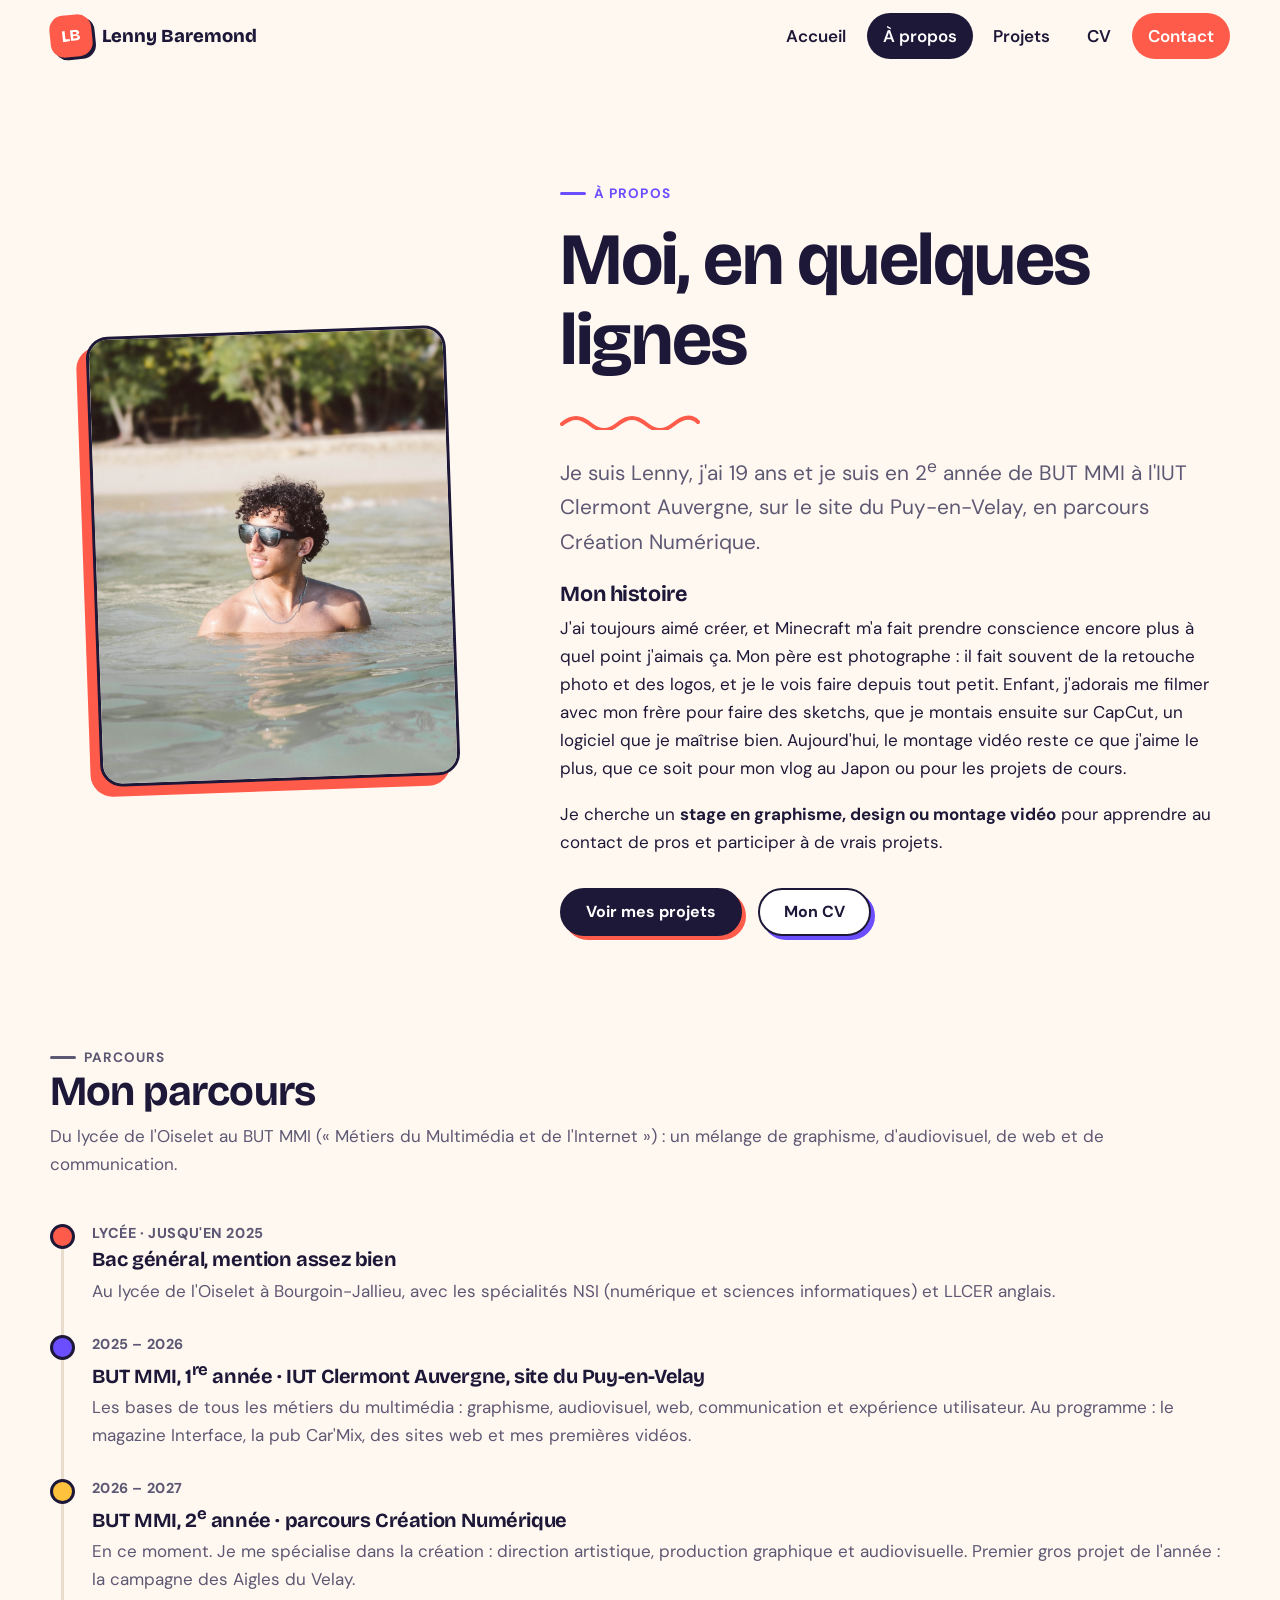
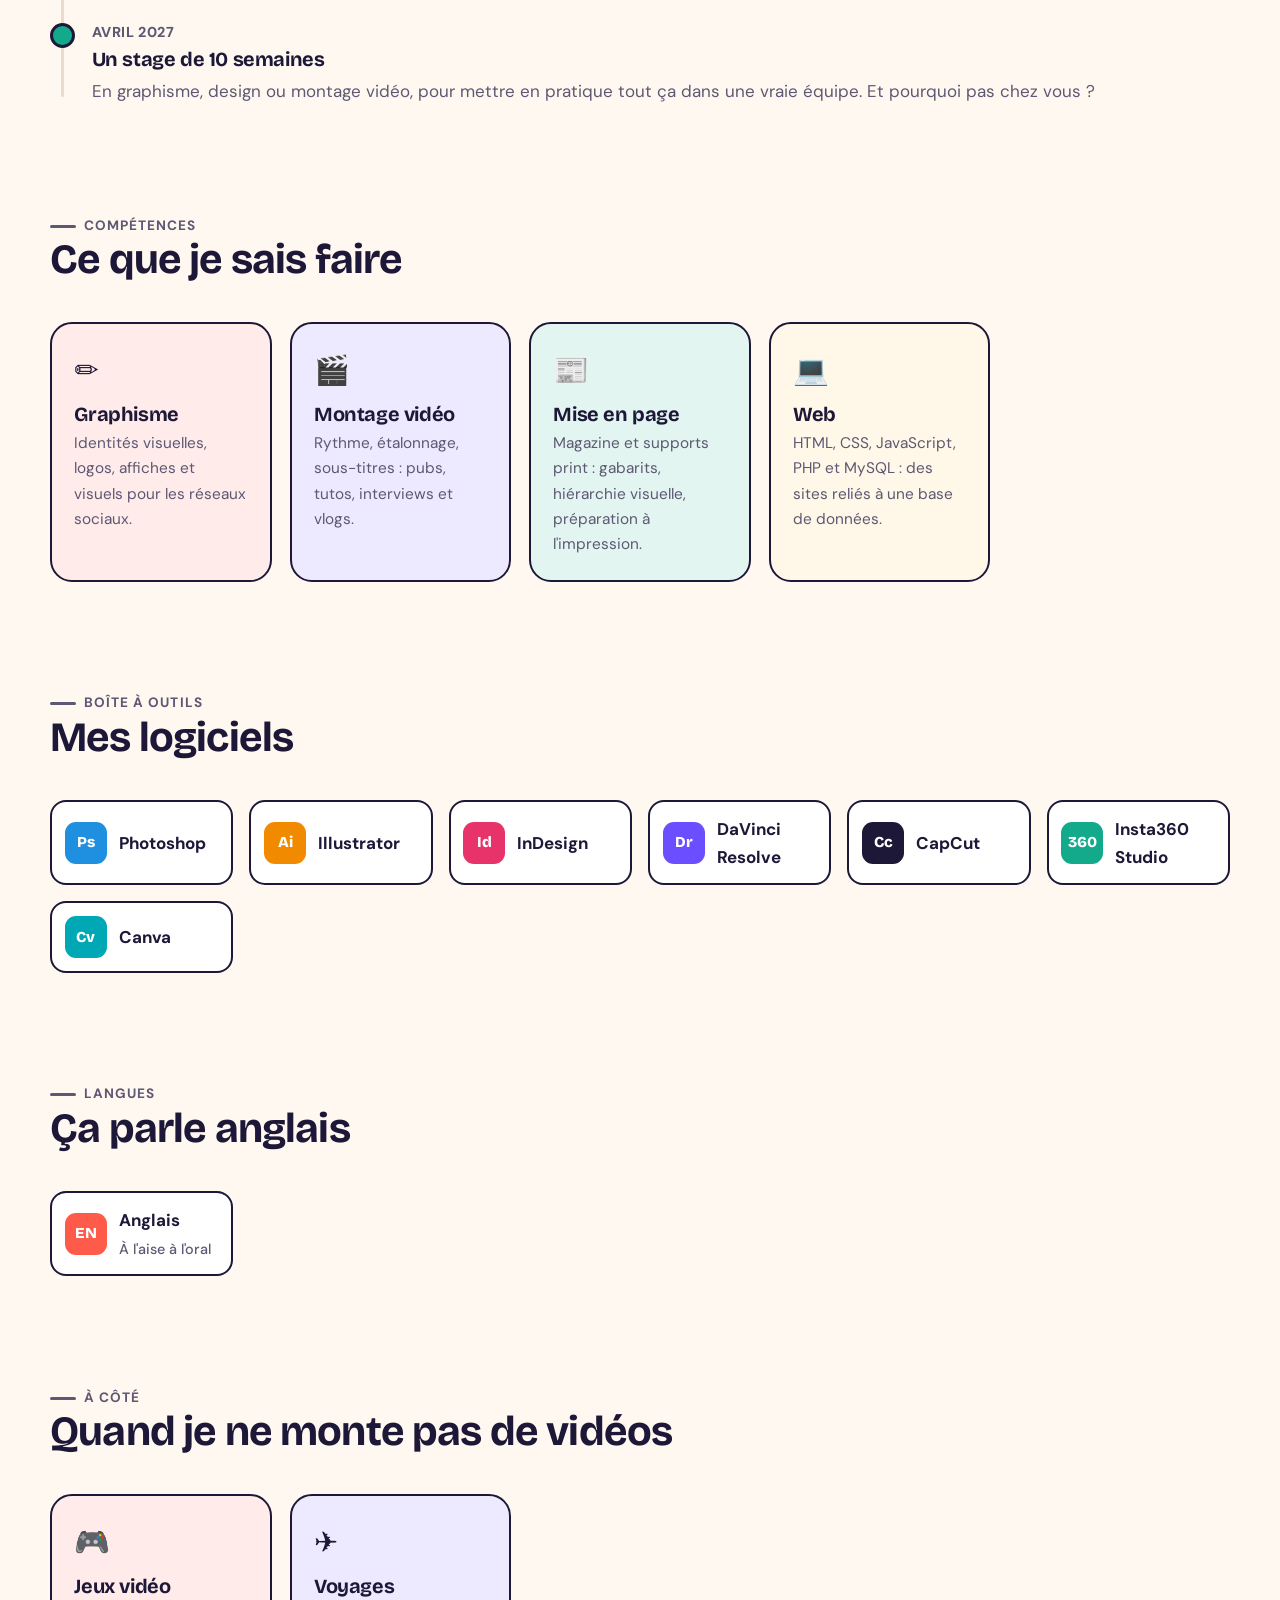
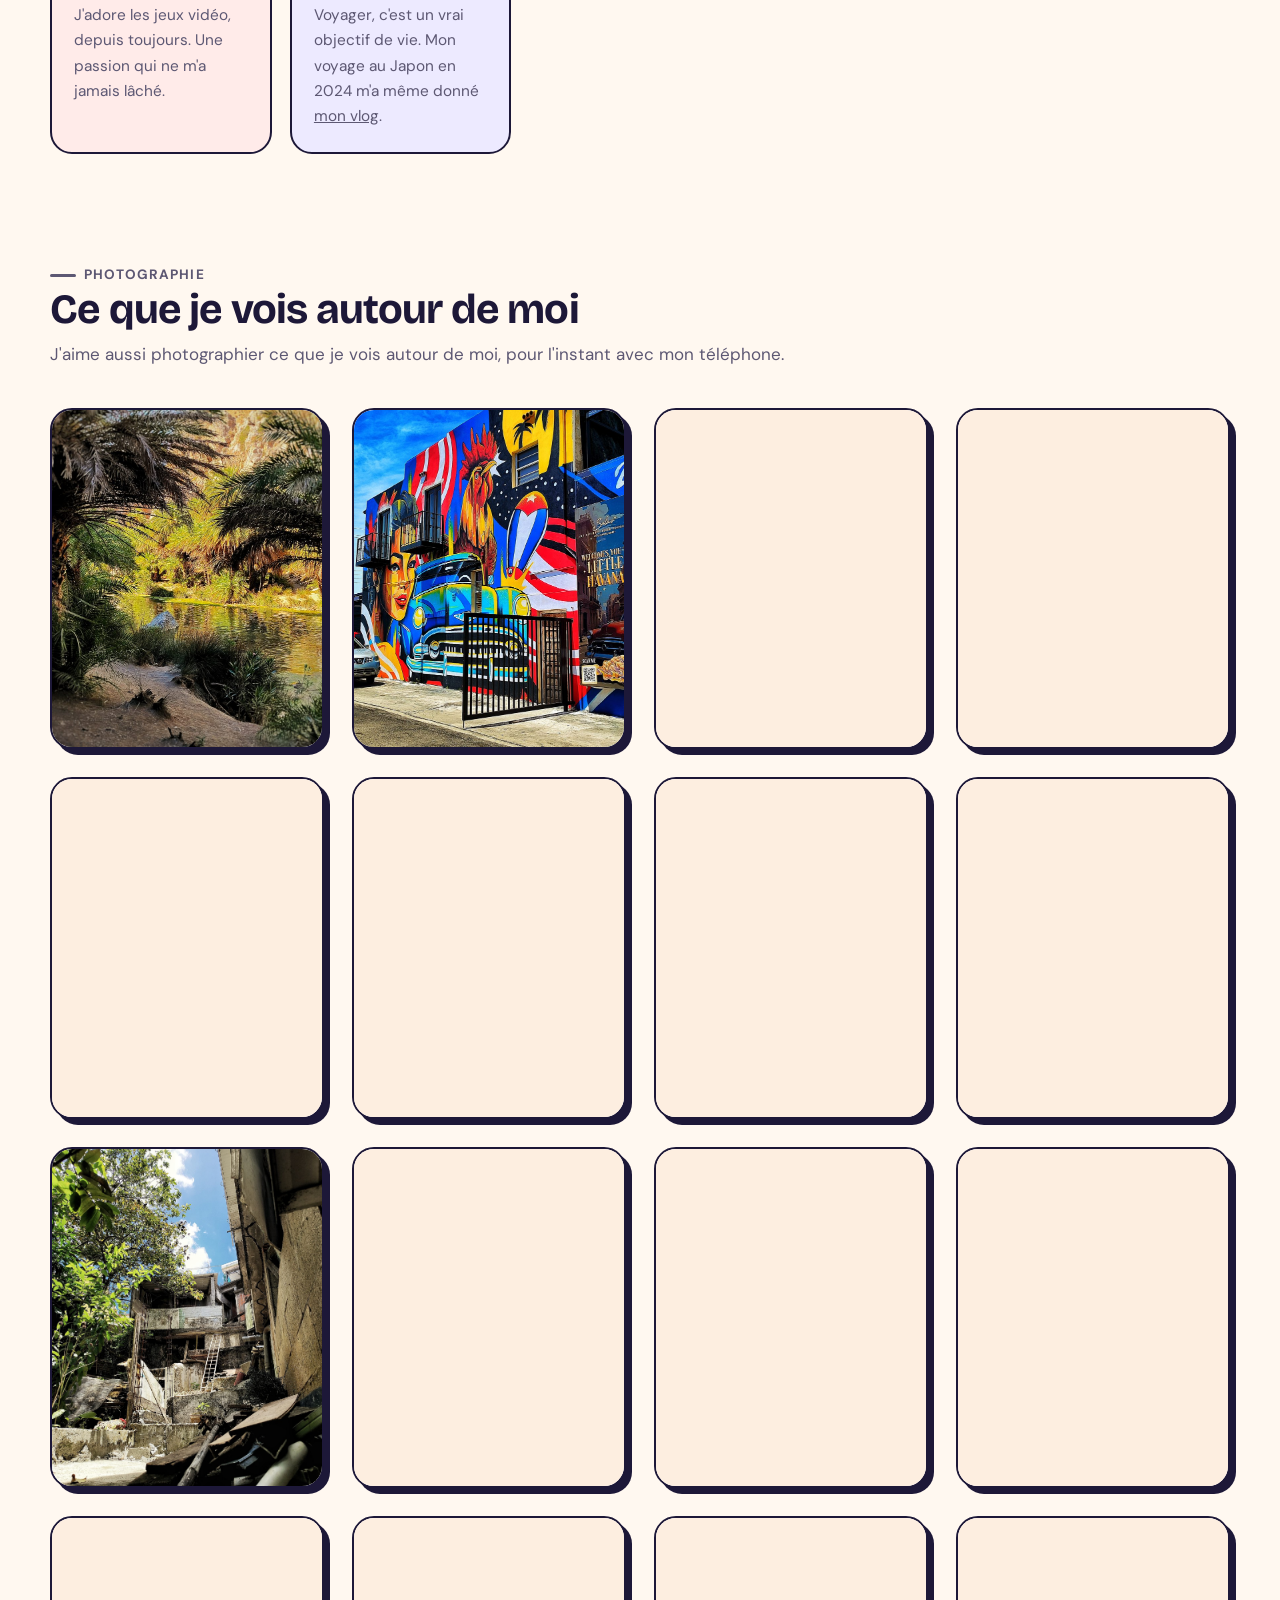
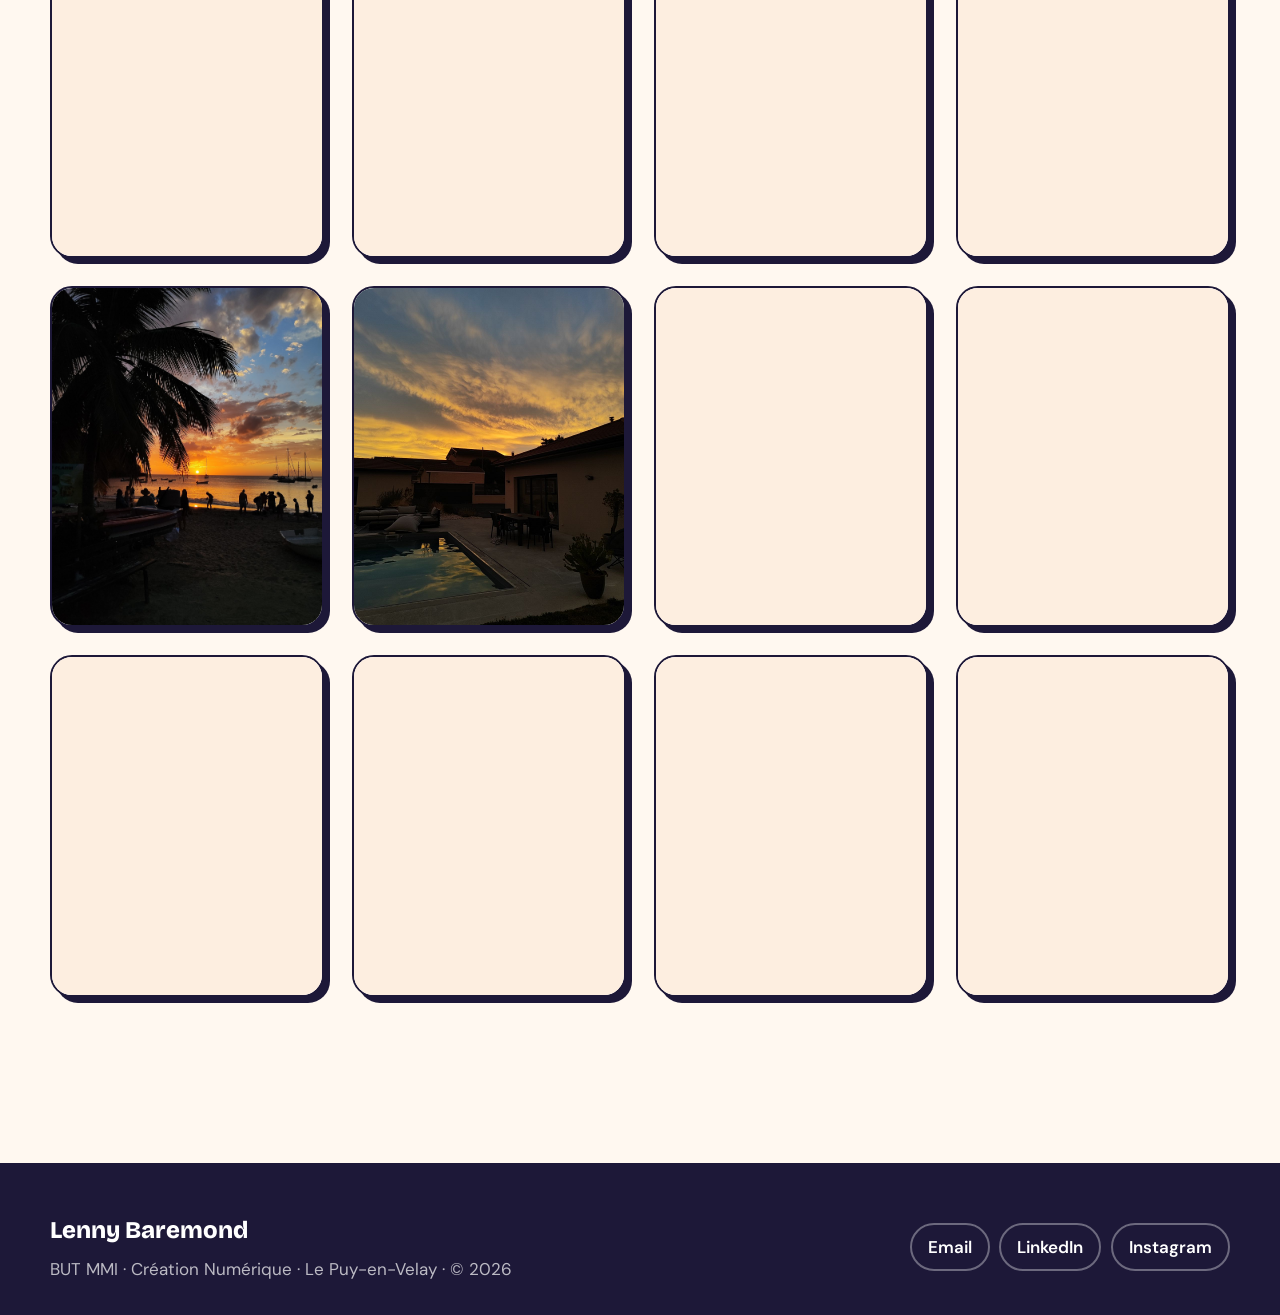
==== a-propos.html @ 7a7a5da8 "Add files via upload" ====
<!DOCTYPE html>
<html lang="fr">
<head>
  <meta charset="utf-8">
  <meta name="viewport" content="width=device-width, initial-scale=1">
  <title>À propos · Lenny Baremond</title>
  <meta name="description" content="Qui est Lenny Baremond : parcours en BUT MMI, compétences en graphisme, montage vidéo, mise en page et web, logiciels maîtrisés, langues.">
  <link rel="icon" href="images/favicon.svg" type="image/svg+xml">
  <link rel="preconnect" href="https://fonts.googleapis.com">
  <link rel="preconnect" href="https://fonts.gstatic.com" crossorigin>
  <link href="https://fonts.googleapis.com/css2?family=Bricolage+Grotesque:opsz,wght@12..96,600;12..96,800&family=DM+Sans:wght@400;500;700&display=swap" rel="stylesheet">
  <link rel="stylesheet" href="css/style.css">
  <script>document.documentElement.classList.add("js");</script>
</head>
<body>
  <a class="skip-link" href="#contenu">Aller au contenu</a>

  <header class="site-header">
    <div class="wrap header-inner">
      <a class="logo" href="index.html" aria-label="Lenny Baremond, retour à l'accueil"><span class="logo__mark" aria-hidden="true">LB</span><span>Lenny Baremond</span></a>
      <button class="burger" type="button" aria-expanded="false" aria-controls="menu" aria-label="Ouvrir le menu"><span></span><span></span><span></span></button>
      <nav id="menu" class="nav" aria-label="Menu principal">
        <ul>
          <li><a href="index.html">Accueil</a></li>
          <li><a href="a-propos.html">À propos</a></li>
          <li><a href="projets.html">Projets</a></li>
          <li><a href="cv.html">CV</a></li>
          <li><a class="nav__cta" href="contact.html">Contact</a></li>
        </ul>
      </nav>
    </div>
  </header>

  <main id="contenu">
    <!-- PRÉSENTATION -->
    <section class="section">
      <div class="wrap about">
        <div class="about__photo reveal">
          <!-- Ta photo : remplace images/moi-about.jpg -->
          <div class="frame"><img src="images/moi-about.jpg" alt="Lenny Baremond" width="600" height="750"></div>
        </div>
        <div class="reveal" style="--d:120ms">
          <p class="eyebrow">À propos</p>
          <h1>Moi, en quelques lignes</h1>
          <svg class="squiggle" viewBox="0 0 140 16" fill="none" aria-hidden="true"><path d="M2 10c10-8 18-8 28 0s18 8 28 0 18-8 28 0 18 8 28 0 18-8 24-2" stroke="currentColor" stroke-width="4" stroke-linecap="round"/></svg>
          <p class="lead">Je suis Lenny, j'ai 19 ans et je suis en 2<sup>e</sup> année de BUT MMI à l'IUT Clermont Auvergne, sur le site du Puy-en-Velay, en parcours Création Numérique.</p>
          <h2 class="about__sub">Mon histoire</h2>
          <p>J'ai toujours aimé créer, et Minecraft m'a fait prendre conscience encore plus à quel point j'aimais ça. Mon père est photographe : il fait souvent de la retouche photo et des logos, et je le vois faire depuis tout petit. Enfant, j'adorais me filmer avec mon frère pour faire des sketchs, que je montais ensuite sur CapCut, un logiciel que je maîtrise bien. Aujourd'hui, le montage vidéo reste ce que j'aime le plus, que ce soit pour mon vlog au Japon ou pour les projets de cours.</p>
          <p>Je cherche un <strong>stage en graphisme, design ou montage vidéo</strong> pour apprendre au contact de pros et participer à de vrais projets.</p>
          <div class="btn-row">
            <a class="btn" href="projets.html">Voir mes projets</a>
            <a class="btn btn--ghost" href="cv.html">Mon CV</a>
          </div>
        </div>
      </div>
    </section>

    <!-- PARCOURS -->
    <section class="section" style="padding-top:0">
      <div class="wrap">
        <div class="section-head reveal">
          <div>
            <p class="eyebrow">Parcours</p>
            <h2>Mon parcours</h2>
            <p>Du lycée de l'Oiselet au BUT MMI (« Métiers du Multimédia et de l'Internet ») : un mélange de graphisme, d'audiovisuel, de web et de communication.</p>
          </div>
        </div>
        <ol class="timeline reveal">
          <li>
            <span class="timeline__date">Lycée · jusqu'en 2025</span>
            <h3>Bac général, mention assez bien</h3>
            <p>Au lycée de l'Oiselet à Bourgoin-Jallieu, avec les spécialités NSI (numérique et sciences informatiques) et LLCER anglais.</p>
          </li>
          <li>
            <span class="timeline__date">2025 – 2026</span>
            <h3>BUT MMI, 1<sup>re</sup> année · IUT Clermont Auvergne, site du Puy-en-Velay</h3>
            <p>Les bases de tous les métiers du multimédia : graphisme, audiovisuel, web, communication et expérience utilisateur. Au programme : le magazine Interface, la pub Car'Mix, des sites web et mes premières vidéos.</p>
          </li>
          <li>
            <span class="timeline__date">2026 – 2027</span>
            <h3>BUT MMI, 2<sup>e</sup> année · parcours Création Numérique</h3>
            <p>En ce moment. Je me spécialise dans la création : direction artistique, production graphique et audiovisuelle. Premier gros projet de l'année : la campagne des Aigles du Velay.</p>
          </li>
          <li>
            <span class="timeline__date">Avril 2027</span>
            <h3>Un stage de 10 semaines</h3>
            <p>En graphisme, design ou montage vidéo, pour mettre en pratique tout ça dans une vraie équipe. Et pourquoi pas chez vous ?</p>
          </li>
        </ol>
      </div>
    </section>

    <!-- COMPÉTENCES -->
    <section class="section" style="padding-top:0">
      <div class="wrap">
        <div class="section-head reveal">
          <div>
            <p class="eyebrow">Compétences</p>
            <h2>Ce que je sais faire</h2>
          </div>
        </div>
        <div class="skills reveal">
          <article class="skill">
            <span class="skill__icon" aria-hidden="true">✏️</span>
            <h3>Graphisme</h3>
            <p>Identités visuelles, logos, affiches et visuels pour les réseaux sociaux.</p>
          </article>
          <article class="skill">
            <span class="skill__icon" aria-hidden="true">🎬</span>
            <h3>Montage vidéo</h3>
            <p>Rythme, étalonnage, sous-titres : pubs, tutos, interviews et vlogs.</p>
          </article>
          <article class="skill">
            <span class="skill__icon" aria-hidden="true">📰</span>
            <h3>Mise en page</h3>
            <p>Magazine et supports print : gabarits, hiérarchie visuelle, préparation à l'impression.</p>
          </article>
          <article class="skill">
            <span class="skill__icon" aria-hidden="true">💻</span>
            <h3>Web</h3>
            <p>HTML, CSS, JavaScript, PHP et MySQL : des sites reliés à une base de données.</p>
          </article>
        </div>
      </div>
    </section>

    <!-- LOGICIELS -->
    <section class="section" style="padding-top:0">
      <div class="wrap">
        <div class="section-head reveal">
          <div>
            <p class="eyebrow">Boîte à outils</p>
            <h2>Mes logiciels</h2>
          </div>
        </div>
        <ul class="tools reveal">
          <li class="tool"><span class="tool__badge" style="--c:#1f8fe0" aria-hidden="true">Ps</span>Photoshop</li>
          <li class="tool"><span class="tool__badge" style="--c:#f28a00" aria-hidden="true">Ai</span>Illustrator</li>
          <li class="tool"><span class="tool__badge" style="--c:#e8336a" aria-hidden="true">Id</span>InDesign</li>
          <li class="tool"><span class="tool__badge" style="--c:#6b4eff" aria-hidden="true">Dr</span>DaVinci Resolve</li>
          <li class="tool"><span class="tool__badge" style="--c:#1d1838" aria-hidden="true">Cc</span>CapCut</li>
          <li class="tool"><span class="tool__badge" style="--c:#13a98b" aria-hidden="true">360</span>Insta360 Studio</li>
          <li class="tool"><span class="tool__badge" style="--c:#00a8b5" aria-hidden="true">Cv</span>Canva</li>
        </ul>
      </div>
    </section>

    <!-- LANGUES -->
    <section class="section" style="padding-top:0">
      <div class="wrap">
        <div class="section-head reveal">
          <div>
            <p class="eyebrow">Langues</p>
            <h2>Ça parle anglais</h2>
          </div>
        </div>
        <ul class="tools reveal">
          <li class="tool"><span class="tool__badge" style="--c:var(--coral)" aria-hidden="true">EN</span><span>Anglais<br><small class="tool__note">À l'aise à l'oral</small></span></li>
        </ul>
      </div>
    </section>

    <!-- À CÔTÉ -->
    <section class="section" style="padding-top:0">
      <div class="wrap">
        <div class="section-head reveal">
          <div>
            <p class="eyebrow">À côté</p>
            <h2>Quand je ne monte pas de vidéos</h2>
          </div>
        </div>
        <div class="skills reveal">
          <article class="skill">
            <span class="skill__icon" aria-hidden="true">🎮</span>
            <h3>Jeux vidéo</h3>
            <p>J'adore les jeux vidéo, depuis toujours. Une passion qui ne m'a jamais lâché.</p>
          </article>
          <article class="skill">
            <span class="skill__icon" aria-hidden="true">✈️</span>
            <h3>Voyages</h3>
            <p>Voyager, c'est un vrai objectif de vie. Mon voyage au Japon en 2024 m'a même donné <a href="projet.html?id=vlog-japon">mon vlog</a>.</p>
          </article>
        </div>
      </div>
    </section>

    <!-- PHOTOGRAPHIE (liste des photos : PHOTOS dans js/data.js) -->
    <section class="section" id="photographie" style="padding-top:0">
      <div class="wrap">
        <div class="section-head reveal">
          <div>
            <p class="eyebrow">Photographie</p>
            <h2>Ce que je vois autour de moi</h2>
            <p>J'aime aussi photographier ce que je vois autour de moi, pour l'instant avec mon téléphone.</p>
          </div>
        </div>
        <div class="photos" data-photos></div>
      </div>
    </section>
  </main>

  <!-- Visionneuse d'images -->
  <div class="lightbox" role="dialog" aria-modal="true" aria-label="Visionneuse de photos" hidden>
    <button class="lightbox__close" type="button" aria-label="Fermer">✕</button>
    <button class="lightbox__prev" type="button" aria-label="Photo précédente">‹</button>
    <figure>
      <img class="lightbox__img" alt="">
      <figcaption class="lightbox__caption"></figcaption>
    </figure>
    <button class="lightbox__next" type="button" aria-label="Photo suivante">›</button>
  </div>

  <footer class="site-footer">
    <div class="wrap footer-inner">
      <div>
        <p class="footer-title">Lenny Baremond</p>
        <p>BUT MMI · Création Numérique · Le Puy-en-Velay · © <span data-year>2026</span></p>
      </div>
      <ul class="socials">
        <li><a data-link="email" href="contact.html">Email</a></li>
        <li><a data-link="linkedin" href="contact.html">LinkedIn</a></li>
        <li><a data-link="instagram" href="contact.html">Instagram</a></li>
      </ul>
    </div>
  </footer>

  <script src="js/data.js"></script>
  <script src="js/main.js"></script>
</body>
</html>
---- css/style.css ----
/* ==========================================================================
   Portfolio Lenny Baremond — styles
   Les couleurs principales sont dans :root, tu peux les changer facilement.
   ========================================================================== */

:root {
  --bg: #fff8f0;
  --bg-2: #fdeee0;
  --card: #ffffff;
  --ink: #1d1838;
  --muted: #5d5873;
  --line: #eadccc;

  --coral: #ff5b4a;
  --violet: #6b4eff;
  --jaune: #ffc23d;
  --menthe: #13a98b;
  --rose: #ff8fc7;

  /* Couleurs des catégories */
  --c-graphisme: var(--coral);
  --c-video: var(--violet);
  --c-web: var(--menthe);

  --radius: 22px;
  --radius-sm: 12px;
  --shadow: 0 14px 34px -16px rgba(29, 24, 56, .28);
  --font-title: "Bricolage Grotesque", "Segoe UI", system-ui, sans-serif;
  --font: "DM Sans", system-ui, -apple-system, "Segoe UI", Roboto, sans-serif;
  --wrap: 1180px;
  --ease: cubic-bezier(.22, .8, .3, 1);
}

/* ---------- Base ---------- */
*, *::before, *::after { box-sizing: border-box; }
html { scroll-behavior: smooth; -webkit-text-size-adjust: 100%; }
body {
  margin: 0;
  font-family: var(--font);
  font-size: 1.0625rem;
  line-height: 1.65;
  color: var(--ink);
  background: var(--bg);
  -webkit-font-smoothing: antialiased;
  overflow-x: hidden;
}
img { max-width: 100%; display: block; }
a { color: inherit; }
h1, h2, h3 { font-family: var(--font-title); line-height: 1.08; letter-spacing: -.02em; margin: 0 0 .5em; }
h1 { font-size: clamp(2.4rem, 6vw, 4.6rem); }
h2 { font-size: clamp(1.7rem, 3.4vw, 2.6rem); }
h3 { font-size: 1.25rem; }
p { margin: 0 0 1em; }
[hidden] { display: none !important; }
:focus-visible { outline: 3px solid var(--violet); outline-offset: 3px; border-radius: 6px; }
.sr-only { position: absolute; width: 1px; height: 1px; overflow: hidden; clip: rect(0 0 0 0); white-space: nowrap; }
.no-scroll { overflow: hidden; }

.wrap { width: min(100% - 2.5rem, var(--wrap)); margin-inline: auto; }
.section { padding-block: clamp(3.5rem, 8vw, 6.5rem); }
.lead { font-size: clamp(1.1rem, 1.8vw, 1.3rem); color: var(--muted); max-width: 46rem; }
.eyebrow {
  display: inline-flex; align-items: center; gap: .5rem;
  font-weight: 700; font-size: .85rem; letter-spacing: .08em; text-transform: uppercase;
  color: var(--violet); margin-bottom: 1rem;
}
.eyebrow::before { content: ""; width: 1.6rem; height: 3px; border-radius: 3px; background: currentColor; }
.hl { position: relative; white-space: nowrap; z-index: 0; }
.hl::after {
  content: ""; position: absolute; left: -.08em; right: -.08em; bottom: .06em; height: .32em;
  background: var(--jaune); border-radius: 6px; z-index: -1; transform: rotate(-1.5deg);
}

.skip-link {
  position: absolute; left: 1rem; top: -4rem; z-index: 100;
  background: var(--ink); color: #fff; padding: .6rem 1rem; border-radius: 10px; text-decoration: none;
}
.skip-link:focus { top: 1rem; }

/* ---------- Boutons ---------- */
.btn {
  --btn-bg: var(--ink); --btn-fg: #fff; --btn-shadow: var(--coral);
  display: inline-flex; align-items: center; justify-content: center; gap: .5rem;
  padding: .9rem 1.5rem; border-radius: 999px; border: 2px solid var(--ink);
  background: var(--btn-bg); color: var(--btn-fg);
  font: 700 1rem/1 var(--font); text-decoration: none; cursor: pointer;
  box-shadow: 4px 4px 0 var(--btn-shadow);
  transition: transform .25s var(--ease), box-shadow .25s var(--ease), background .25s;
}
.btn:hover { transform: translate(-2px, -2px); box-shadow: 6px 6px 0 var(--btn-shadow); }
.btn:active { transform: translate(2px, 2px); box-shadow: 1px 1px 0 var(--btn-shadow); }
.btn--ghost { --btn-bg: #fff; --btn-fg: var(--ink); --btn-shadow: var(--violet); }
.btn--small { padding: .65rem 1.1rem; font-size: .92rem; box-shadow: 3px 3px 0 var(--btn-shadow); }
.btn[disabled] { opacity: .6; cursor: wait; }
.btn-row { display: flex; flex-wrap: wrap; gap: 1rem; margin-top: 2rem; }

/* ---------- Header / menu ---------- */
.site-header {
  position: sticky; top: 0; z-index: 50;
  background: rgba(255, 248, 240, .82);
  backdrop-filter: blur(12px); -webkit-backdrop-filter: blur(12px);
  border-bottom: 1px solid transparent;
  transition: border-color .3s, box-shadow .3s;
}
.site-header.is-scrolled { border-color: var(--line); box-shadow: 0 6px 20px -14px rgba(29, 24, 56, .3); }
.header-inner { display: flex; align-items: center; justify-content: space-between; height: 72px; }
.logo { display: inline-flex; align-items: center; gap: .65rem; text-decoration: none; font-family: var(--font-title); font-weight: 800; font-size: 1.15rem; }
.logo__mark {
  display: grid; place-items: center; width: 42px; height: 42px; border-radius: 14px;
  background: var(--coral); color: #fff; font-size: 1rem; transform: rotate(-6deg);
  box-shadow: 3px 3px 0 var(--ink); transition: transform .4s var(--ease);
}
.logo:hover .logo__mark { transform: rotate(6deg) scale(1.05); }

.nav ul { list-style: none; margin: 0; padding: 0; display: flex; gap: .3rem; }
.nav a {
  display: block; padding: .55rem 1rem; border-radius: 999px; text-decoration: none; font-weight: 600;
  transition: background .2s, color .2s;
}
.nav a:hover { background: var(--bg-2); }
.nav a[aria-current="page"] { background: var(--ink); color: #fff; }
.nav .nav__cta { background: var(--coral); color: #fff; }
.nav .nav__cta:hover { background: #ef4635; }

.burger { display: none; }

@media (max-width: 860px) {
  .burger {
    display: grid; place-content: center; gap: 5px; width: 46px; height: 46px;
    border: 2px solid var(--ink); border-radius: 14px; background: #fff; cursor: pointer;
    box-shadow: 3px 3px 0 var(--violet);
  }
  .burger span { display: block; width: 20px; height: 2px; background: var(--ink); border-radius: 2px; transition: transform .3s var(--ease), opacity .2s; }
  .menu-open .burger span:nth-child(1) { transform: translateY(7px) rotate(45deg); }
  .menu-open .burger span:nth-child(2) { opacity: 0; }
  .menu-open .burger span:nth-child(3) { transform: translateY(-7px) rotate(-45deg); }

  .nav {
    position: fixed; inset: 72px 0 auto 0; padding: 1rem 1.25rem 1.5rem;
    background: var(--bg); border-bottom: 1px solid var(--line);
    box-shadow: 0 20px 30px -20px rgba(29, 24, 56, .35);
    transform: translateY(-12px); opacity: 0; visibility: hidden;
    transition: transform .3s var(--ease), opacity .3s, visibility .3s;
  }
  .menu-open .nav { transform: none; opacity: 1; visibility: visible; }
  .nav ul { flex-direction: column; gap: .35rem; }
  .nav a { padding: .9rem 1.1rem; font-size: 1.1rem; }
}

/* ---------- Hero accueil ---------- */
.hero { position: relative; overflow: hidden; padding-block: clamp(3rem, 8vw, 6rem) clamp(3rem, 7vw, 5rem); }
.hero__grid { display: grid; grid-template-columns: 1.25fr .85fr; gap: clamp(2rem, 5vw, 4rem); align-items: center; position: relative; z-index: 1; }
.hero h1 { font-size: clamp(2.7rem, 7.2vw, 5.4rem); margin-bottom: .35em; }
.hero__tagline {
  display: inline-block; font-weight: 700; font-size: clamp(1.05rem, 2vw, 1.25rem);
  background: var(--ink); color: #fff; padding: .45rem 1rem; border-radius: 12px; margin-bottom: 1.25rem;
  transform: rotate(-1deg);
}
.hero__photo { position: relative; justify-self: center; width: min(100%, 380px); }
.hero__photo .frame {
  position: relative; aspect-ratio: 4 / 5; border-radius: 40% 60% 55% 45% / 45% 40% 60% 55%;
  overflow: hidden; border: 3px solid var(--ink); box-shadow: 10px 10px 0 var(--violet);
  background: var(--bg-2); animation: morph 12s ease-in-out infinite;
}
.hero__photo .frame img, .hero__photo .frame .ph { width: 100%; height: 100%; object-fit: cover; }
.sticker {
  position: absolute; z-index: 2; font-weight: 800; font-size: .9rem; line-height: 1.2; text-align: center;
  padding: .7rem 1rem; border: 2px solid var(--ink); border-radius: 999px; box-shadow: 3px 3px 0 var(--ink);
}
.sticker--a { background: var(--jaune); left: -1rem; bottom: 12%; transform: rotate(-8deg); animation: float 6s ease-in-out infinite; }
.sticker--b { background: var(--menthe); color: #fff; right: -.5rem; top: 8%; transform: rotate(7deg); animation: float 7s ease-in-out infinite reverse; }

.blob { position: absolute; border-radius: 50%; filter: blur(2px); opacity: .9; z-index: 0; pointer-events: none; }
.blob--1 { width: 260px; height: 260px; background: var(--rose); top: -80px; right: 8%; opacity: .35; animation: float 9s ease-in-out infinite; }
.blob--2 { width: 180px; height: 180px; background: var(--jaune); bottom: -60px; left: -40px; opacity: .45; animation: float 11s ease-in-out infinite reverse; }
.blob--3 { width: 90px; height: 90px; background: var(--violet); top: 30%; left: 46%; opacity: .18; animation: float 8s ease-in-out infinite; }

@keyframes float { 0%, 100% { translate: 0 0; } 50% { translate: 0 -14px; } }
@keyframes morph {
  0%, 100% { border-radius: 40% 60% 55% 45% / 45% 40% 60% 55%; }
  50% { border-radius: 55% 45% 40% 60% / 55% 60% 40% 45%; }
}

@media (max-width: 860px) {
  .hero__grid { grid-template-columns: 1fr; }
  .hero__photo { order: -1; width: min(70%, 280px); }
}

/* ---------- Bandeau défilant ---------- */
.marquee { background: var(--ink); color: #fff; overflow: hidden; border-block: 3px solid var(--ink); transform: rotate(-1.2deg); margin-block: 1rem; }
.marquee__track { display: flex; width: max-content; animation: scroll 32s linear infinite; }
.marquee__track span { font-family: var(--font-title); font-weight: 700; font-size: clamp(1.2rem, 2.6vw, 1.8rem); padding: .9rem 1.4rem; white-space: nowrap; }
.marquee__track span:nth-child(4n+1) { color: var(--jaune); }
.marquee__track span:nth-child(4n+3) { color: var(--rose); }
@keyframes scroll { to { transform: translateX(-50%); } }

/* ---------- Titres de section ---------- */
.section-head { display: flex; flex-wrap: wrap; align-items: end; justify-content: space-between; gap: 1rem 2rem; margin-bottom: 2.5rem; }
.section-head h2 { margin: 0; }
.section-head p { margin: .5rem 0 0; color: var(--muted); }

/* ---------- Tags ---------- */
.tags { display: flex; flex-wrap: wrap; gap: .4rem; }
.tag {
  --c: var(--ink);
  display: inline-flex; align-items: center; gap: .35rem;
  font-size: .78rem; font-weight: 700; letter-spacing: .02em;
  padding: .28rem .7rem; border-radius: 999px;
  color: var(--c); background: color-mix(in srgb, var(--c) 13%, white);
}
.tag::before { content: ""; width: .5rem; height: .5rem; border-radius: 50%; background: var(--c); }
.tag--graphisme { --c: var(--c-graphisme); }
.tag--video { --c: var(--c-video); }
.tag--web { --c: var(--c-web); }

/* ---------- Cartes projet ---------- */
.grid { display: grid; grid-template-columns: repeat(auto-fill, minmax(min(100%, 320px), 1fr)); gap: clamp(1.25rem, 2.5vw, 2rem); }
.grid--featured { grid-template-columns: repeat(auto-fill, minmax(min(100%, 260px), 1fr)); }

.card-wrap { display: grid; }
.card-wrap:nth-child(4n+1) { --accent: var(--coral); }
.card-wrap:nth-child(4n+2) { --accent: var(--violet); }
.card-wrap:nth-child(4n+3) { --accent: var(--menthe); }
.card-wrap:nth-child(4n+4) { --accent: var(--jaune); }
.card {
  background: var(--card); border: 2px solid var(--ink); border-radius: var(--radius);
  overflow: hidden; box-shadow: 6px 6px 0 var(--ink);
  transition: transform .35s var(--ease), box-shadow .35s var(--ease);
}
.card:hover { transform: translate(-3px, -5px) rotate(-.4deg); box-shadow: 10px 11px 0 var(--accent, var(--coral)); }
.card__link { display: flex; flex-direction: column; height: 100%; text-decoration: none; }
.card__media { aspect-ratio: 4 / 3; overflow: hidden; border-bottom: 2px solid var(--ink); background: var(--bg-2); }
.card__media img, .card__media .ph { width: 100%; height: 100%; object-fit: cover; transition: transform .6s var(--ease); }
.card:hover .card__media img { transform: scale(1.06); }
.card__body { padding: 1.25rem 1.35rem 1.4rem; display: flex; flex-direction: column; gap: .55rem; flex: 1; }
.card__title { margin: .2rem 0 0; font-size: 1.35rem; }
.card__text { color: var(--muted); margin: 0; font-size: .98rem; }
.card__more { margin-top: auto; padding-top: .4rem; font-weight: 700; color: var(--accent, var(--coral)); filter: brightness(.85); }
.card__more span { display: inline-block; transition: transform .3s var(--ease); }
.card:hover .card__more span { transform: translateX(5px); }
.card-wrap.pop { animation: pop .45s var(--ease) both; }
@keyframes pop { from { opacity: 0; transform: scale(.96) translateY(10px); } }

/* ---------- Filtres ---------- */
.filters { display: flex; flex-wrap: wrap; gap: .6rem; align-items: center; margin-bottom: 2.2rem; }
.filter {
  --c: var(--ink);
  font: 700 .98rem/1 var(--font); padding: .75rem 1.2rem; border-radius: 999px; cursor: pointer;
  border: 2px solid var(--ink); background: #fff; color: var(--ink);
  transition: background .25s, color .25s, transform .25s var(--ease), box-shadow .25s;
}
.filter:hover { transform: translateY(-2px); box-shadow: 0 3px 0 var(--c); }
.filter[aria-pressed="true"] { background: var(--c); color: #fff; border-color: var(--c); box-shadow: 3px 3px 0 var(--ink); }
.filter[data-filter="graphisme"] { --c: var(--c-graphisme); }
.filter[data-filter="video"] { --c: var(--c-video); }
.filter[data-filter="web"] { --c: var(--c-web); }
.filters__count { margin-left: auto; color: var(--muted); font-weight: 600; }

/* ---------- En-tête des pages intérieures ---------- */
.page-hero { padding-block: clamp(3rem, 7vw, 5rem) clamp(1.5rem, 3vw, 2.5rem); position: relative; }
.page-hero h1 { max-width: 16ch; }
.squiggle { display: block; width: 140px; height: 16px; color: var(--coral); margin: -.2rem 0 1.4rem; }

/* ---------- Page projet ---------- */
.project-hero { --c: var(--coral); position: relative; padding-block: clamp(2.5rem, 6vw, 4.5rem) clamp(2rem, 4vw, 3rem); overflow: hidden; }
.project-hero--video { --c: var(--violet); }
.project-hero--web { --c: var(--menthe); }
.project-hero::before {
  content: ""; position: absolute; width: 420px; height: 420px; border-radius: 50%;
  background: var(--c); opacity: .14; right: -120px; top: -160px; pointer-events: none;
}
.project-hero h1 { margin-top: 1rem; max-width: 20ch; }
.back { display: inline-flex; gap: .4rem; font-weight: 700; text-decoration: none; color: var(--muted); margin-bottom: 1.4rem; }
.back:hover { color: var(--ink); }
.back span { transition: transform .3s var(--ease); }
.back:hover span { transform: translateX(-4px); }
.infos { list-style: none; padding: 0; margin: 1.5rem 0 0; display: flex; flex-wrap: wrap; gap: .5rem; }
.infos li { background: #fff; border: 2px solid var(--ink); border-radius: 999px; padding: .35rem .9rem; font-weight: 600; font-size: .92rem; }

.videos { display: grid; gap: 1.5rem; margin-bottom: clamp(2rem, 5vw, 3.5rem); }
.videos--duo { grid-template-columns: repeat(auto-fit, minmax(min(100%, 420px), 1fr)); }
.video { margin: 0; }
.video__frame {
  position: relative; aspect-ratio: 16 / 9; border-radius: var(--radius); overflow: hidden;
  border: 3px solid var(--ink); box-shadow: 8px 8px 0 var(--violet); background: var(--ink);
}
.video__frame iframe { position: absolute; inset: 0; width: 100%; height: 100%; border: 0; }
.video__thumb { position: absolute; inset: 0; display: block; color: #fff; text-decoration: none; }
.video__thumb img { width: 100%; height: 100%; object-fit: cover; display: block; transition: opacity .2s; }
.video__thumb:hover img, .video__thumb:focus-visible img { opacity: .75; }
.video__play { position: absolute; top: 50%; left: 50%; transform: translate(-50%, -50%); width: 4rem; height: 4rem; display: grid; place-content: center; border-radius: 50%; background: var(--violet); border: 3px solid var(--ink); font-size: 1.4rem; }
.video__hint { position: absolute; left: .75rem; bottom: .75rem; background: var(--ink); padding: .3rem .6rem; border-radius: 6px; font-weight: 700; font-size: .9rem; }
.video__empty { position: absolute; inset: 0; display: grid; place-content: center; justify-items: center; gap: .4rem; color: #fff; text-align: center; padding: 1rem; }
.video__empty .ph__path { background: rgba(255, 255, 255, .12); color: #fff; }
.video figcaption { margin-top: .8rem; font-weight: 700; }

.project-layout { display: grid; grid-template-columns: 1fr 1fr; gap: clamp(2rem, 5vw, 4rem); align-items: start; padding-bottom: clamp(3rem, 6vw, 5rem); }
.project-info { display: grid; gap: 1.25rem; }
.block { background: #fff; border: 2px solid var(--ink); border-radius: var(--radius); padding: clamp(1.25rem, 3vw, 1.75rem); }
.block h2 { font-size: 1.45rem; display: flex; align-items: center; gap: .7rem; margin-bottom: .8rem; }
.block p:last-child { margin-bottom: 0; }
.num { font-family: var(--font); font-size: .8rem; font-weight: 800; color: #fff; background: var(--coral); border-radius: 8px; padding: .25rem .45rem; }
.block:nth-child(2) .num { background: var(--violet); }
.block:nth-child(3) .num { background: var(--menthe); }
.block:nth-child(4) .num { background: var(--jaune); color: var(--ink); }
.block--result { background: var(--ink); color: #fff; }
.block--result .num { background: var(--rose); color: var(--ink); }
.list { margin: 0; padding: 0; list-style: none; display: grid; gap: .6rem; }
.list li { position: relative; padding-left: 1.6rem; }
.list li::before { content: "✦"; position: absolute; left: 0; top: 0; color: var(--coral); font-size: .95rem; }
.groupe { margin-top: 1.25rem; padding: 1rem 1.15rem; border-radius: var(--radius-sm); background: var(--bg-2); }
.groupe h3 { font-size: 1rem; margin-bottom: .6rem; }
.groupe .list li::before { content: "◦"; color: var(--muted); font-size: 1.1rem; top: -.15rem; }
.chips { list-style: none; padding: 0; margin: 0; display: flex; flex-wrap: wrap; gap: .5rem; }
.chips li { padding: .45rem .95rem; border-radius: 999px; background: var(--bg-2); font-weight: 700; border: 2px solid var(--ink); }
.ext-links { display: flex; flex-wrap: wrap; gap: .8rem; margin-top: 1.25rem; }
.block--result .btn { --btn-bg: #fff; --btn-fg: var(--ink); --btn-shadow: var(--jaune); }

.project-gallery { display: grid; gap: 1.25rem; }
.shot { margin: 0; }
.shot__btn { display: block; width: 100%; padding: 0; border: 2px solid var(--ink); border-radius: var(--radius); overflow: hidden; background: var(--bg-2); cursor: zoom-in; }
.shot__btn img { width: 100%; height: auto; transition: transform .6s var(--ease); }
.shot__btn:hover img { transform: scale(1.03); }
.shot__btn .ph { aspect-ratio: 4 / 3; cursor: default; }
/* Galerie Photographie (À propos) : mêmes cartes que les projets, une photo par case.
   4 colonnes sur grand écran, 3 sur petit ordinateur, 2 sur tablette et mobile, 1 sur très petit écran. */
.photos { display: grid; grid-template-columns: repeat(4, minmax(0, 1fr)); gap: clamp(1rem, 2.2vw, 1.75rem); }
@media (max-width: 1100px) { .photos { grid-template-columns: repeat(3, minmax(0, 1fr)); } }
@media (max-width: 860px)  { .photos { grid-template-columns: repeat(2, minmax(0, 1fr)); } }
@media (max-width: 420px)  { .photos { grid-template-columns: 1fr; } }
.photo__btn {
  position: relative; display: block; width: 100%; padding: 0; margin: 0;
  font: inherit; color: inherit; text-align: left; cursor: zoom-in;
}
.photo__btn:focus-visible { transform: translate(-3px, -5px) rotate(-.4deg); box-shadow: 10px 11px 0 var(--accent, var(--coral)); }
.photo__media { display: block; aspect-ratio: 4 / 5; border-bottom: 0; }
.photo__media .ph { cursor: default; min-height: 0; }
.photo__media .ph__path { font-size: .7rem; }
/* Légende posée sur la photo : toutes les cases gardent la même hauteur */
.photo__caption {
  position: absolute; left: .6rem; right: .6rem; bottom: .6rem; width: fit-content; max-width: calc(100% - 1.2rem);
  padding: .35rem .7rem; border-radius: 10px; background: var(--ink); color: #fff;
  font-weight: 700; font-size: .88rem; line-height: 1.3;
}
@media (max-width: 560px) { .photos .card { box-shadow: 4px 4px 0 var(--ink); } }
.shot figcaption { font-size: .92rem; color: var(--muted); margin-top: .5rem; font-weight: 600; }

.pager { display: grid; grid-template-columns: 1fr 1fr; gap: 1rem; padding-bottom: clamp(3rem, 6vw, 5rem); }
.pager__link { display: grid; gap: .25rem; padding: 1.25rem 1.4rem; border: 2px solid var(--ink); border-radius: var(--radius); text-decoration: none; background: #fff; transition: transform .3s var(--ease), box-shadow .3s var(--ease); }
.pager__link:hover { transform: translateY(-3px); box-shadow: 5px 5px 0 var(--coral); }
.pager__link--next { text-align: right; }
.pager__label { color: var(--muted); font-size: .9rem; font-weight: 600; }
.pager strong { font-family: var(--font-title); font-size: 1.2rem; }

@media (max-width: 860px) {
  .project-layout { grid-template-columns: 1fr; }
  .project-gallery { order: 2; }
}
@media (max-width: 560px) {
  .pager { grid-template-columns: 1fr; }
  .pager__link--next { text-align: left; }
}

/* ---------- Visionneuse ---------- */
.lightbox {
  position: fixed; inset: 0; z-index: 200; display: grid; grid-template-columns: auto 1fr auto; align-items: center; gap: .5rem;
  padding: 4rem 1rem 1.5rem; background: rgba(20, 16, 40, .92); animation: fade .25s ease;
}
.lightbox figure { margin: 0; display: grid; justify-items: center; gap: .8rem; max-height: 100%; min-width: 0; }
.lightbox__img { max-width: 100%; max-height: calc(100vh - 9rem); max-height: calc(100dvh - 9rem); object-fit: contain; border-radius: 12px; touch-action: pan-y pinch-zoom; }
@media (max-width: 560px) {
  .lightbox { grid-template-columns: 1fr; padding: 4rem .75rem 5rem; }
  .lightbox__img { max-height: calc(100dvh - 12rem); }
  .lightbox__prev, .lightbox__next { position: absolute; bottom: 1rem; z-index: 1; background: rgba(20, 16, 40, .6) !important; }
  .lightbox__prev { left: 1rem; }
  .lightbox__next { right: 1rem; }
  .lightbox__caption { padding-inline: 3.5rem; }
}
.lightbox__caption { color: #fff; font-weight: 600; text-align: center; }
.lightbox button {
  width: 48px; height: 48px; border-radius: 50%; border: 2px solid #fff; background: transparent; color: #fff;
  font-size: 1.4rem; cursor: pointer; transition: background .2s, color .2s;
}
.lightbox button:hover { background: #fff; color: var(--ink); }
.lightbox__close { position: absolute; top: 1rem; right: 1rem; }
@keyframes fade { from { opacity: 0; } }

/* ---------- Emplacement d'image à remplacer ---------- */
.ph {
  display: grid; place-content: center; justify-items: center; gap: .35rem; text-align: center;
  padding: 1rem; min-height: 160px; width: 100%;
  background:
    repeating-linear-gradient(-45deg, transparent 0 14px, rgba(107, 78, 255, .06) 14px 28px),
    var(--bg-2);
  color: var(--muted);
}
.ph__icon { font-size: 1.6rem; color: var(--coral); }
.ph__text { font-weight: 700; color: var(--ink); }
.ph__path { font-size: .78rem; background: #fff; padding: .2rem .5rem; border-radius: 6px; word-break: break-all; }

/* ---------- À propos ---------- */
.about { display: grid; grid-template-columns: .8fr 1.2fr; gap: clamp(2rem, 5vw, 4.5rem); align-items: center; }
.about__photo { position: relative; max-width: 360px; justify-self: center; width: 100%; }
.about__photo .frame { aspect-ratio: 4 / 5; border-radius: var(--radius); overflow: hidden; border: 3px solid var(--ink); box-shadow: -10px 10px 0 var(--coral); transform: rotate(-2deg); background: var(--bg-2); }
.about__photo .frame img, .about__photo .frame .ph { width: 100%; height: 100%; object-fit: cover; }
@media (max-width: 860px) { .about { grid-template-columns: 1fr; } }

.timeline { list-style: none; padding: 0; margin: 0; position: relative; display: grid; gap: 1.5rem; }
.timeline::before { content: ""; position: absolute; left: 11px; top: .5rem; bottom: .5rem; width: 3px; background: var(--line); border-radius: 3px; }
.timeline li { position: relative; padding-left: 2.6rem; }
.timeline li::before { content: ""; position: absolute; left: 0; top: .35rem; width: 25px; height: 25px; border-radius: 50%; background: var(--c, var(--coral)); border: 3px solid var(--ink); }
.timeline li:nth-child(2) { --c: var(--violet); }
.timeline li:nth-child(3) { --c: var(--jaune); }
.timeline li:nth-child(4) { --c: var(--menthe); }
.about__sub { font-size: 1.35rem; margin: 1.5rem 0 .5rem; }
.tool__note { font-weight: 500; color: var(--muted); font-size: .9rem; }
.timeline__date { font-weight: 800; color: var(--muted); font-size: .9rem; letter-spacing: .04em; text-transform: uppercase; }
.timeline h3 { margin: .2rem 0 .4rem; }
.timeline p { margin: 0; color: var(--muted); }

.skills { display: grid; grid-template-columns: repeat(auto-fill, minmax(min(100%, 210px), 1fr)); gap: 1.1rem; }
.skill {
  --c: var(--coral);
  padding: 1.4rem; border-radius: var(--radius); border: 2px solid var(--ink);
  background: color-mix(in srgb, var(--c) 12%, white);
  transition: transform .3s var(--ease), box-shadow .3s var(--ease);
}
.skill:hover { transform: translateY(-4px) rotate(-.6deg); box-shadow: 5px 5px 0 var(--c); }
.skill:nth-child(2) { --c: var(--violet); }
.skill:nth-child(3) { --c: var(--menthe); }
.skill:nth-child(4) { --c: var(--jaune); }
.skill:nth-child(5) { --c: var(--rose); }
.skill__icon { font-size: 1.8rem; display: block; margin-bottom: .6rem; }
.skill h3 { margin-bottom: .35rem; }
.skill p { margin: 0; font-size: .96rem; color: var(--muted); }

.tools { list-style: none; padding: 0; margin: 0; display: grid; grid-template-columns: repeat(auto-fill, minmax(min(100%, 175px), 1fr)); gap: 1rem; }
.tool { display: flex; align-items: center; gap: .75rem; padding: .8rem; background: #fff; border: 2px solid var(--ink); border-radius: 16px; font-weight: 700; transition: transform .3s var(--ease); }
.tool:hover { transform: translateY(-3px); }
.tool__badge { flex: none; display: grid; place-items: center; width: 42px; height: 42px; border-radius: 11px; color: #fff; font-family: var(--font-title); font-size: .95rem; font-weight: 800; background: var(--c, var(--ink)); }

/* ---------- CTA ---------- */
.cta {
  position: relative; overflow: hidden; text-align: center;
  background: var(--violet); color: #fff; border: 3px solid var(--ink); border-radius: 32px;
  padding: clamp(2.5rem, 6vw, 4.5rem) clamp(1.25rem, 4vw, 3rem); box-shadow: 10px 10px 0 var(--ink);
}
.cta h2 { color: #fff; }
.cta p { color: rgba(255, 255, 255, .85); max-width: 36rem; margin-inline: auto; }
.cta .btn-row { justify-content: center; }
.cta .btn { --btn-bg: var(--jaune); --btn-fg: var(--ink); --btn-shadow: var(--ink); }
.cta::before, .cta::after { content: ""; position: absolute; border-radius: 50%; pointer-events: none; }
.cta::before { width: 200px; height: 200px; background: var(--coral); opacity: .55; left: -60px; bottom: -80px; }
.cta::after { width: 120px; height: 120px; background: var(--jaune); opacity: .5; right: -30px; top: -40px; }
.cta > * { position: relative; z-index: 1; }

/* ---------- CV ---------- */
.cv-card {
  display: grid; grid-template-columns: 1.2fr .8fr; gap: 2rem; align-items: center;
  background: #fff; border: 3px solid var(--ink); border-radius: 28px; padding: clamp(1.5rem, 4vw, 3rem);
  box-shadow: 10px 10px 0 var(--menthe);
}
.cv-card__doc {
  aspect-ratio: 1 / 1.414; max-width: 260px; width: 100%; justify-self: center; border: 2px solid var(--ink); border-radius: 14px;
  background: linear-gradient(var(--bg-2), var(--bg-2)) 18% 14% / 50% 7% no-repeat,
              repeating-linear-gradient(to bottom, transparent 0 18px, var(--line) 18px 21px) 18% 70% / 64% 50% no-repeat,
              #fff;
  position: relative; transform: rotate(3deg); transition: transform .4s var(--ease);
}
.cv-card:hover .cv-card__doc { transform: rotate(-2deg) scale(1.03); }
.cv-card__doc::after { content: "PDF"; position: absolute; right: -14px; bottom: 18px; background: var(--coral); color: #fff; font-weight: 800; padding: .35rem .7rem; border-radius: 8px; border: 2px solid var(--ink); }
.facts { list-style: none; padding: 0; margin: 1.5rem 0 0; display: grid; gap: .6rem; }
.facts li { display: flex; gap: .7rem; }
.facts strong { min-width: 7.5rem; }
@media (max-width: 760px) { .cv-card { grid-template-columns: 1fr; } .facts li { flex-direction: column; gap: 0; } }

/* ---------- Contact ---------- */
.contact-links { display: grid; grid-template-columns: repeat(auto-fit, minmax(min(100%, 280px), 1fr)); gap: 1rem; max-width: 820px; }
.contact-link {
  display: flex; align-items: center; gap: .9rem; padding: 1.1rem 1.25rem; border: 2px solid var(--ink); border-radius: 18px;
  background: #fff; text-decoration: none; font-weight: 700; transition: transform .3s var(--ease), box-shadow .3s var(--ease);
  word-break: break-word;
}
.contact-link[href]:hover { transform: translate(-2px, -3px); box-shadow: 5px 5px 0 var(--c, var(--coral)); }
.contact-link small { display: block; font-weight: 500; color: var(--muted); }
.contact-link .tool__badge { background: var(--c, var(--coral)); }
.contact-link.is-todo { border-style: dashed; color: var(--muted); }
.contact-link.is-todo .tool__badge { opacity: .5; }

/* ---------- Bandeau recherche de stage ---------- */
.stage {
  display: flex; align-items: flex-start; gap: .85rem; max-width: 40rem; margin: 0 0 1.75rem;
  padding: .9rem 1.1rem; background: var(--jaune); color: var(--ink);
  border: 2px solid var(--ink); border-radius: 18px; box-shadow: 4px 4px 0 var(--ink);
  font-size: .98rem; line-height: 1.5;
}
.stage__icon { flex: none; display: grid; place-items: center; width: 2.2rem; height: 2.2rem; border-radius: 50%; background: var(--ink); color: var(--jaune); font-size: 1rem; }
.stage strong { display: block; }
.stage p { margin: 0; }

/* ---------- Footer ---------- */
.site-footer { background: var(--ink); color: #fff; padding-block: 3rem 2rem; margin-top: clamp(2rem, 5vw, 4rem); }
.footer-inner { display: flex; flex-wrap: wrap; justify-content: space-between; gap: 1.5rem 2rem; align-items: center; }
.footer-inner p { margin: 0; color: rgba(255, 255, 255, .7); }
.footer-title { font-family: var(--font-title); font-size: 1.5rem; font-weight: 800; color: #fff !important; margin-bottom: .25rem !important; }
.socials { list-style: none; padding: 0; margin: 0; display: flex; flex-wrap: wrap; gap: .6rem; }
.socials a { display: inline-block; padding: .5rem 1rem; border: 2px solid rgba(255, 255, 255, .35); border-radius: 999px; text-decoration: none; font-weight: 600; transition: background .2s, color .2s, border-color .2s; }
.socials a:hover { background: var(--jaune); color: var(--ink); border-color: var(--jaune); }

/* ---------- Apparition au scroll ---------- */
.js .reveal { opacity: 0; transform: translateY(26px); transition: opacity .7s var(--ease), transform .7s var(--ease); transition-delay: var(--d, 0ms); }
.js .reveal.is-visible { opacity: 1; transform: none; }

/* ---------- Mouvements réduits ---------- */
@media (prefers-reduced-motion: reduce) {
  *, *::before, *::after { animation: none !important; transition-duration: .01ms !important; scroll-behavior: auto !important; }
  .js .reveal { opacity: 1; transform: none; }
}
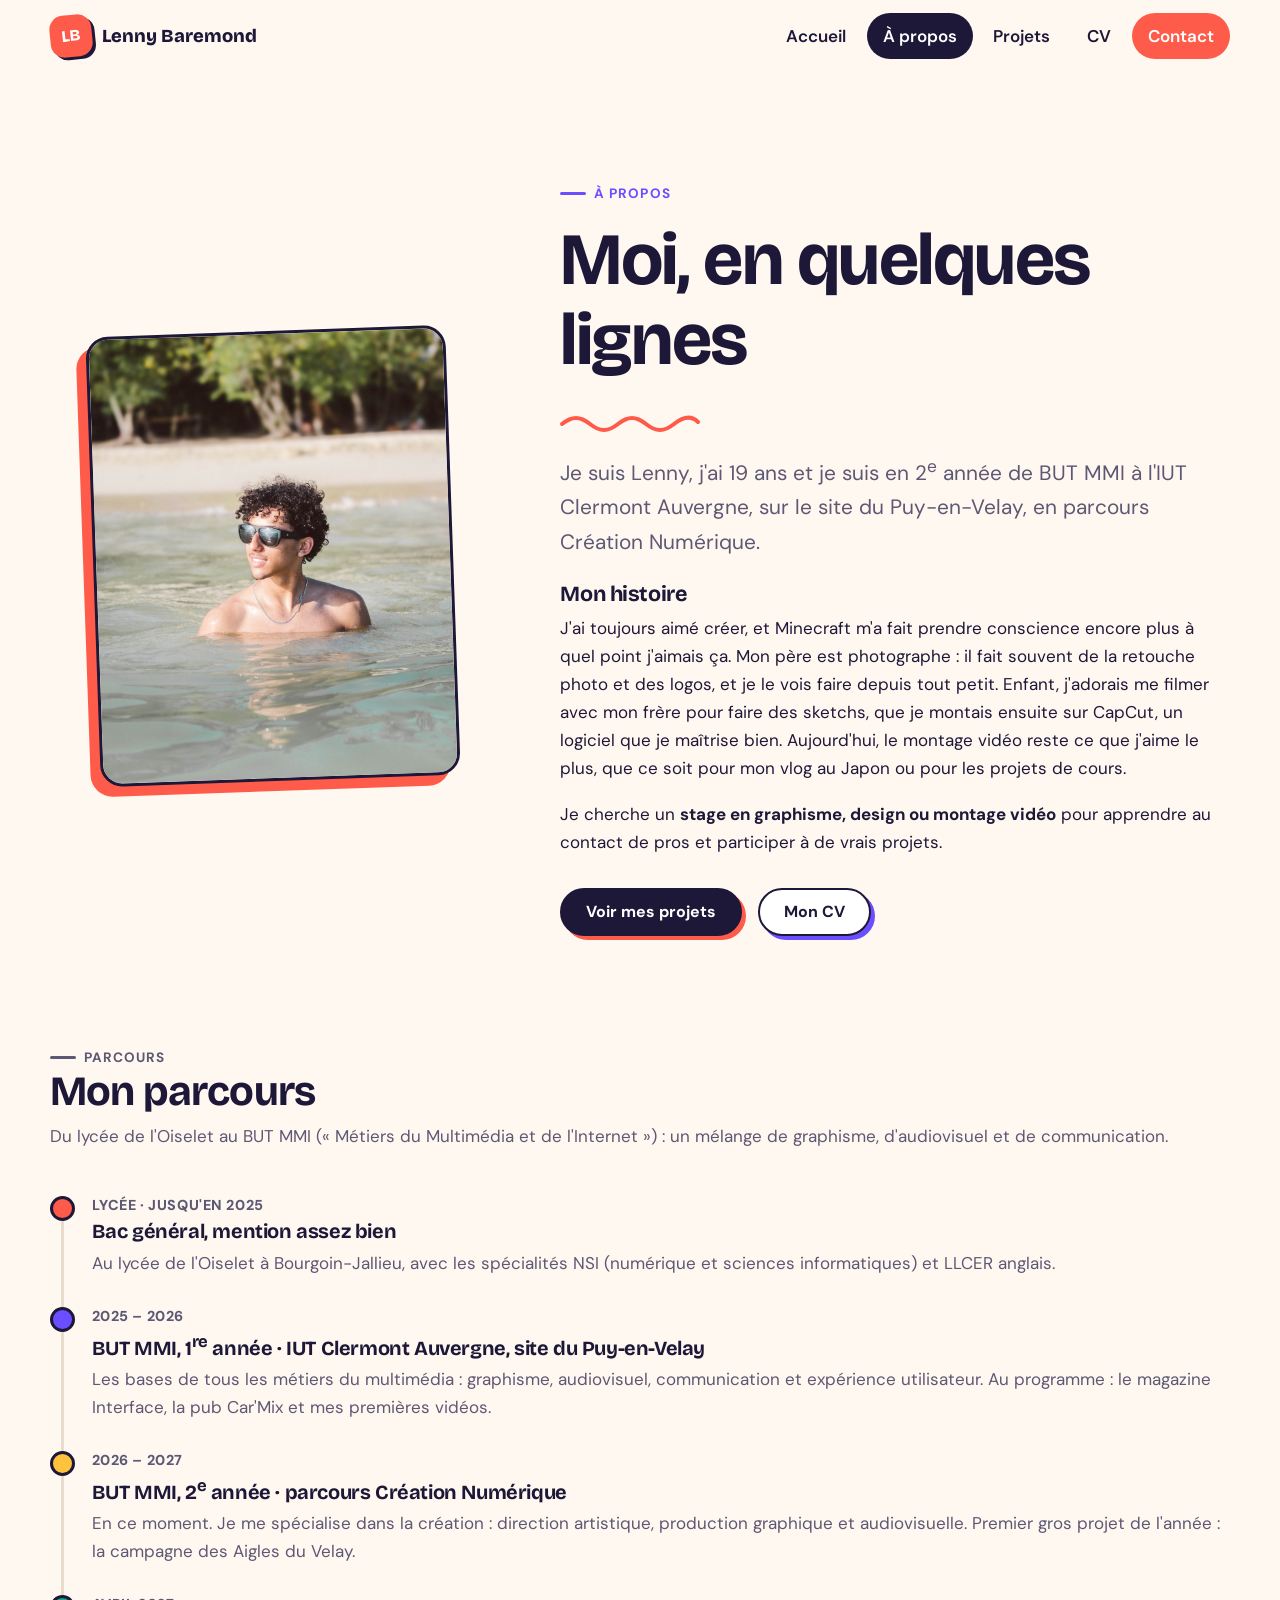
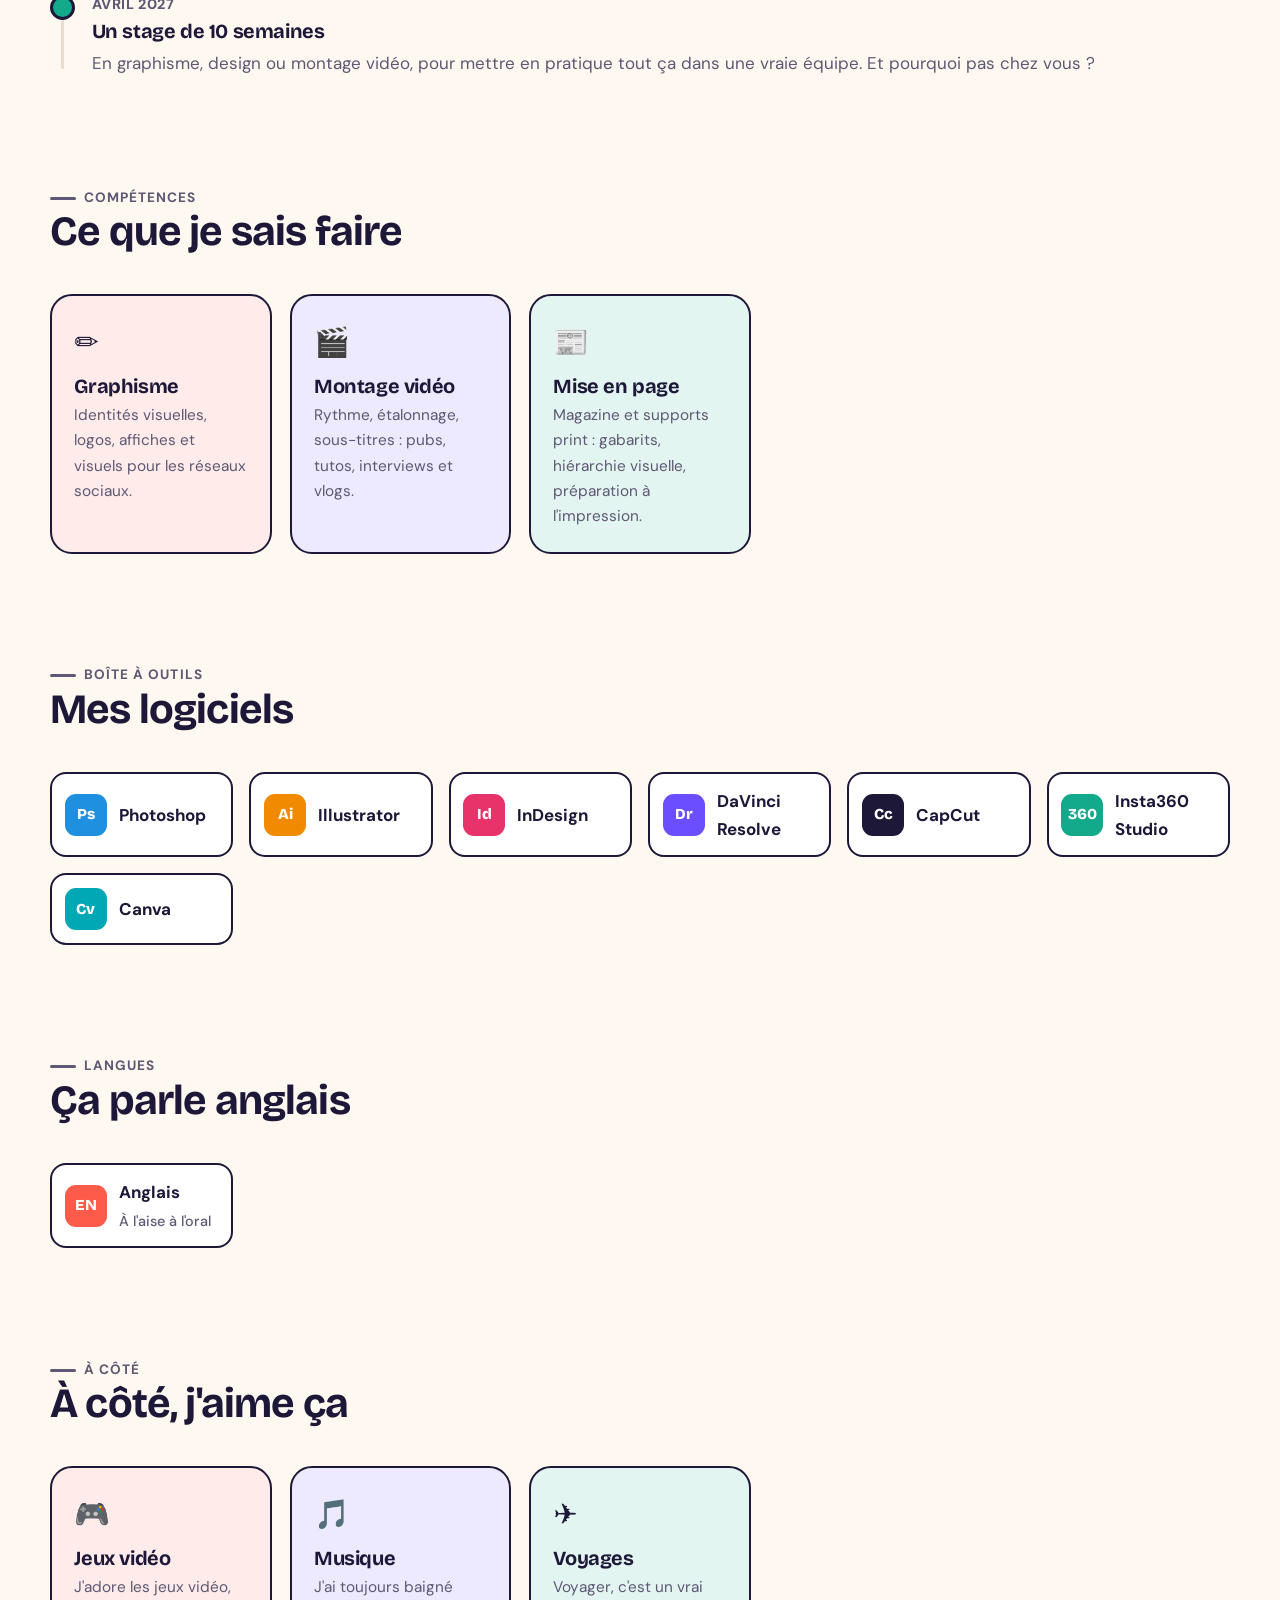
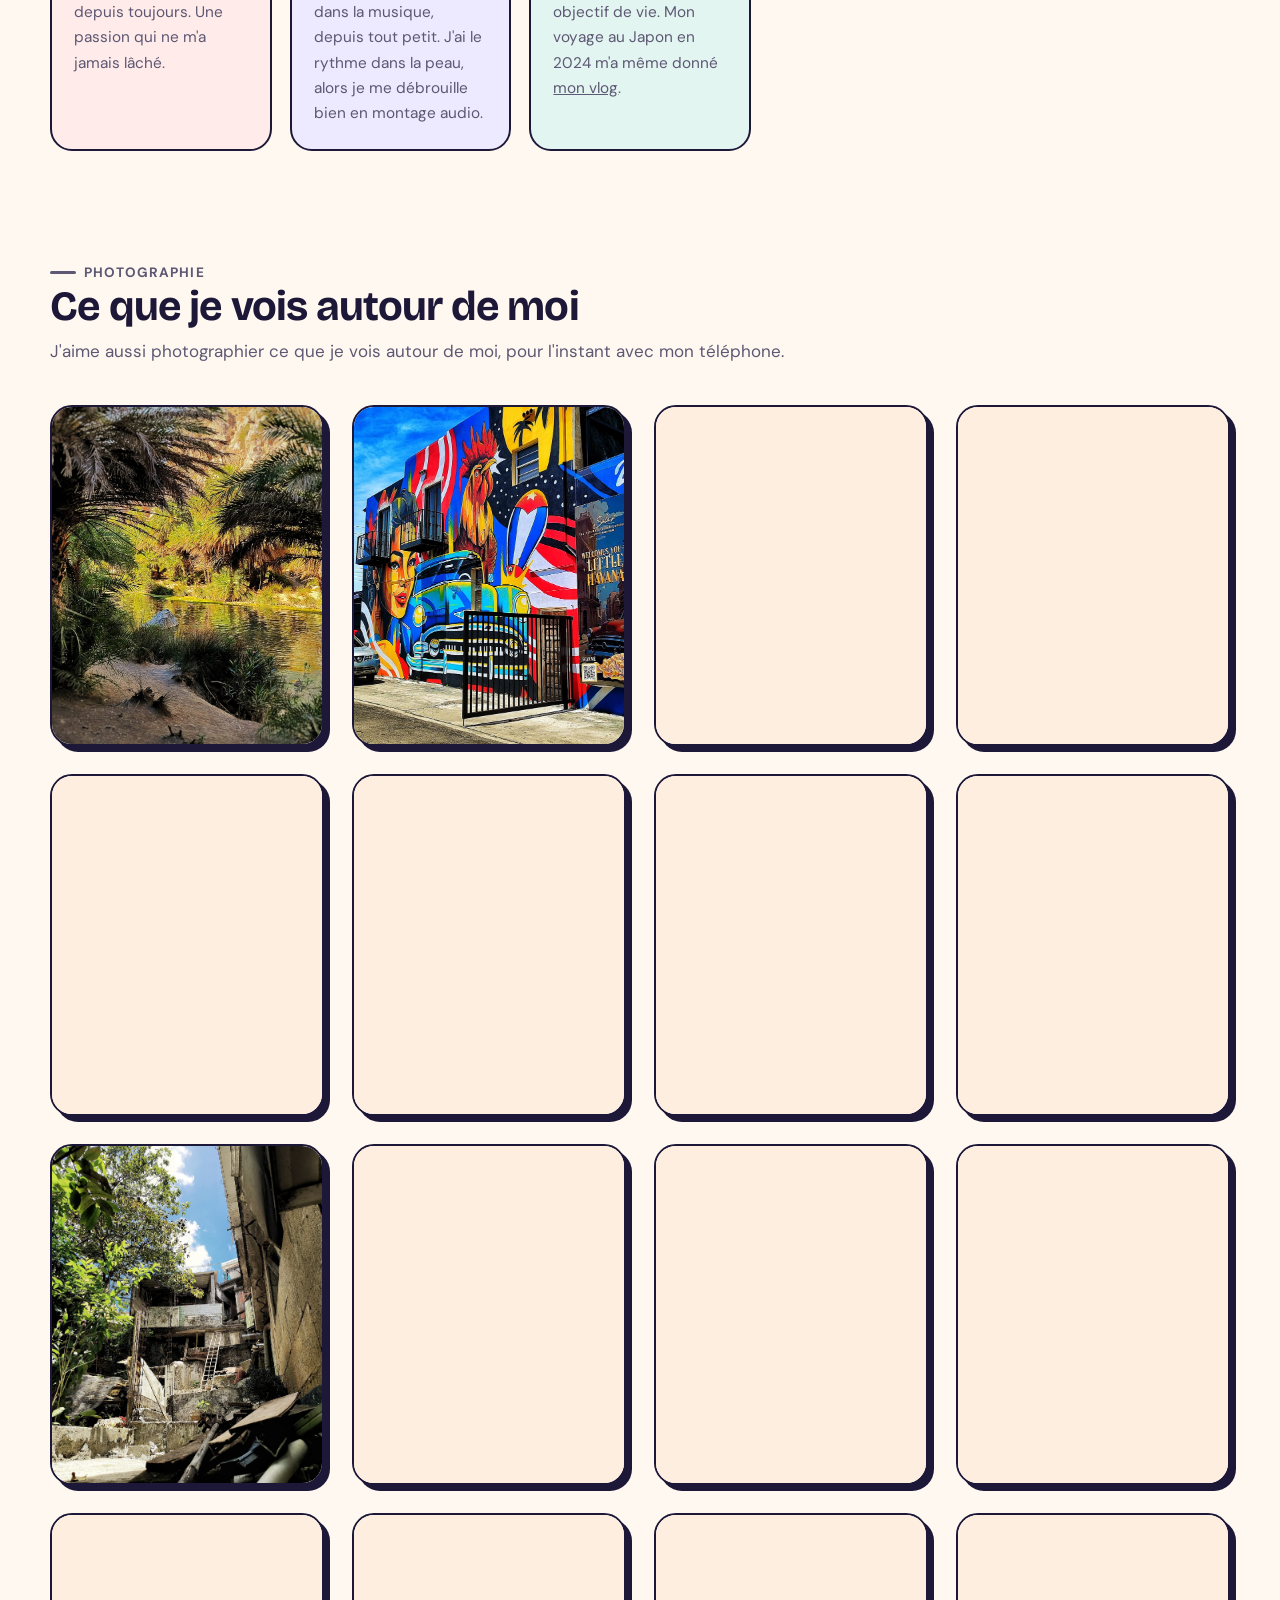
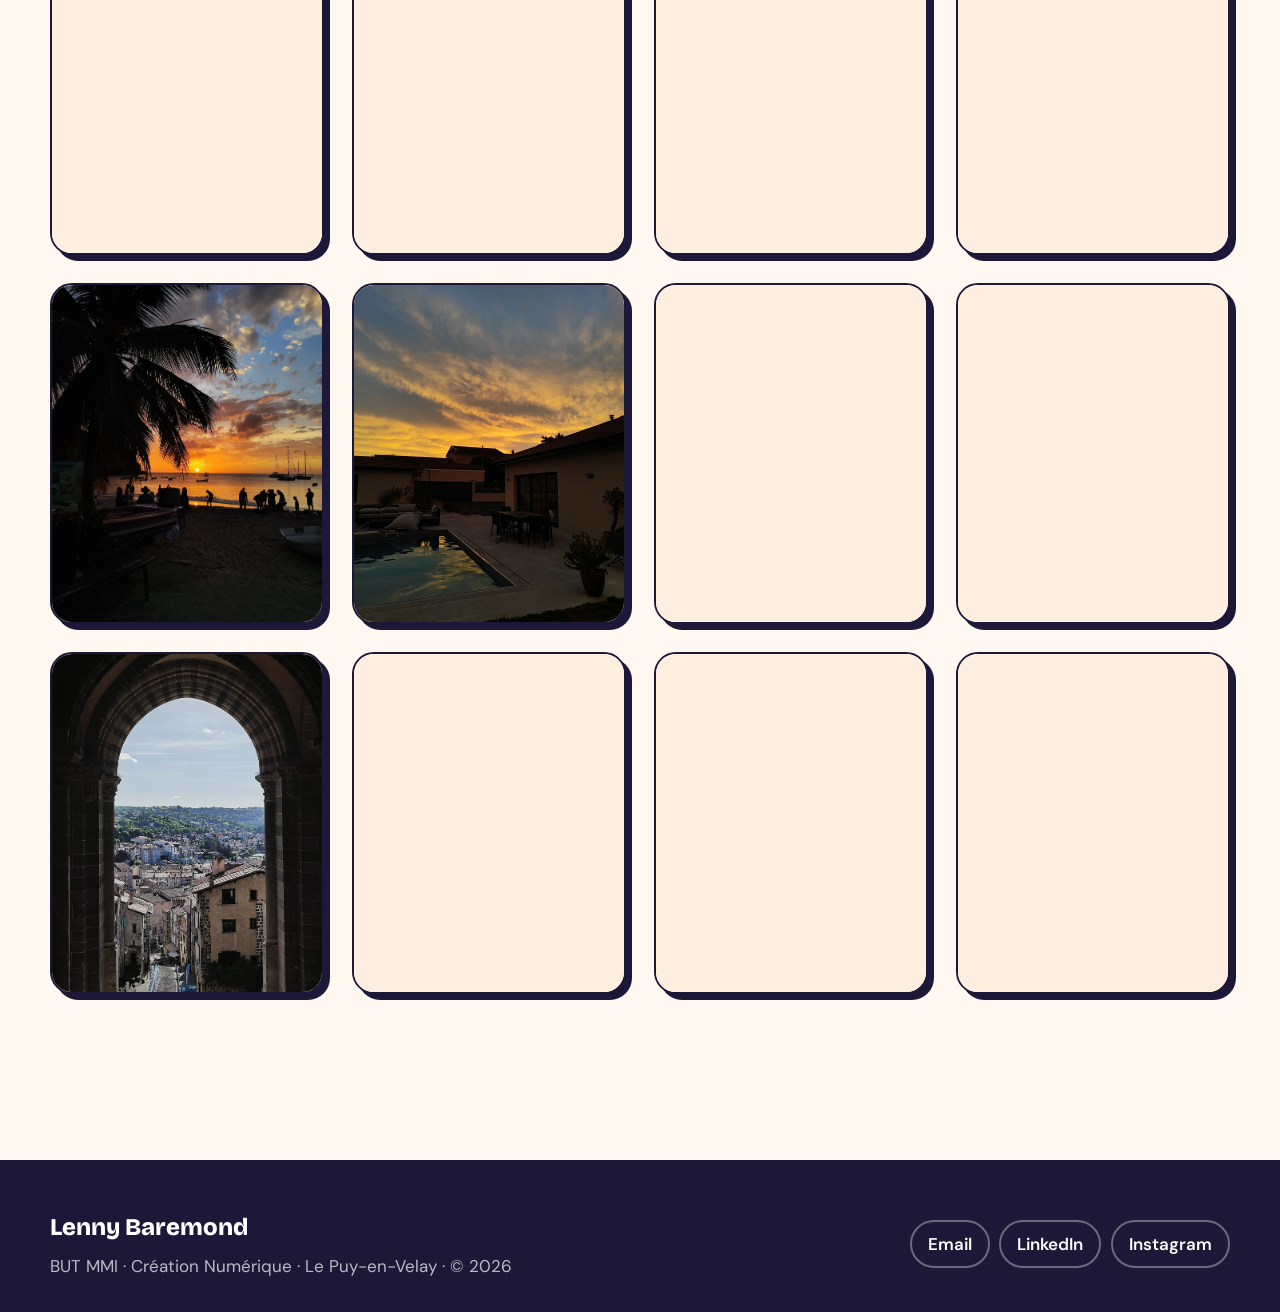
==== commit 110ea2fa: "Add files via upload" ====
--- a/a-propos.html
+++ b/a-propos.html
@@ -4,7 +4,7 @@
   <meta charset="utf-8">
   <meta name="viewport" content="width=device-width, initial-scale=1">
   <title>À propos · Lenny Baremond</title>
-  <meta name="description" content="Qui est Lenny Baremond : parcours en BUT MMI, compétences en graphisme, montage vidéo, mise en page et web, logiciels maîtrisés, langues.">
+  <meta name="description" content="Qui est Lenny Baremond : parcours en BUT MMI, compétences en graphisme, montage vidéo, mise en page, logiciels maîtrisés, langues.">
   <link rel="icon" href="images/favicon.svg" type="image/svg+xml">
   <link rel="preconnect" href="https://fonts.googleapis.com">
   <link rel="preconnect" href="https://fonts.gstatic.com" crossorigin>
@@ -62,7 +62,7 @@
           <div>
             <p class="eyebrow">Parcours</p>
             <h2>Mon parcours</h2>
-            <p>Du lycée de l'Oiselet au BUT MMI (« Métiers du Multimédia et de l'Internet ») : un mélange de graphisme, d'audiovisuel, de web et de communication.</p>
+            <p>Du lycée de l'Oiselet au BUT MMI (« Métiers du Multimédia et de l'Internet ») : un mélange de graphisme, d'audiovisuel et de communication.</p>
           </div>
         </div>
         <ol class="timeline reveal">
@@ -74,7 +74,7 @@
           <li>
             <span class="timeline__date">2025 – 2026</span>
             <h3>BUT MMI, 1<sup>re</sup> année · IUT Clermont Auvergne, site du Puy-en-Velay</h3>
-            <p>Les bases de tous les métiers du multimédia : graphisme, audiovisuel, web, communication et expérience utilisateur. Au programme : le magazine Interface, la pub Car'Mix, des sites web et mes premières vidéos.</p>
+            <p>Les bases de tous les métiers du multimédia : graphisme, audiovisuel, communication et expérience utilisateur. Au programme : le magazine Interface, la pub Car'Mix et mes premières vidéos.</p>
           </li>
           <li>
             <span class="timeline__date">2026 – 2027</span>
@@ -114,11 +114,6 @@
             <span class="skill__icon" aria-hidden="true">📰</span>
             <h3>Mise en page</h3>
             <p>Magazine et supports print : gabarits, hiérarchie visuelle, préparation à l'impression.</p>
-          </article>
-          <article class="skill">
-            <span class="skill__icon" aria-hidden="true">💻</span>
-            <h3>Web</h3>
-            <p>HTML, CSS, JavaScript, PHP et MySQL : des sites reliés à une base de données.</p>
           </article>
         </div>
       </div>
@@ -166,7 +161,7 @@
         <div class="section-head reveal">
           <div>
             <p class="eyebrow">À côté</p>
-            <h2>Quand je ne monte pas de vidéos</h2>
+            <h2>À côté, j'aime ça</h2>
           </div>
         </div>
         <div class="skills reveal">
@@ -174,6 +169,11 @@
             <span class="skill__icon" aria-hidden="true">🎮</span>
             <h3>Jeux vidéo</h3>
             <p>J'adore les jeux vidéo, depuis toujours. Une passion qui ne m'a jamais lâché.</p>
+          </article>
+          <article class="skill">
+            <span class="skill__icon" aria-hidden="true">🎵</span>
+            <h3>Musique</h3>
+            <p>J'ai toujours baigné dans la musique, depuis tout petit. J'ai le rythme dans la peau, alors je me débrouille bien en montage audio.</p>
           </article>
           <article class="skill">
             <span class="skill__icon" aria-hidden="true">✈️</span>
--- a/css/style.css
+++ b/css/style.css
@@ -259,7 +259,7 @@
 /* ---------- En-tête des pages intérieures ---------- */
 .page-hero { padding-block: clamp(3rem, 7vw, 5rem) clamp(1.5rem, 3vw, 2.5rem); position: relative; }
 .page-hero h1 { max-width: 16ch; }
-.squiggle { display: block; width: 140px; height: 16px; color: var(--coral); margin: -.2rem 0 1.4rem; }
+.squiggle { display: block; overflow: visible; width: 140px; height: 16px; color: var(--coral); margin: -.2rem 0 1.4rem; }
 
 /* ---------- Page projet ---------- */
 .project-hero { --c: var(--coral); position: relative; padding-block: clamp(2.5rem, 6vw, 4.5rem) clamp(2rem, 4vw, 3rem); overflow: hidden; }
